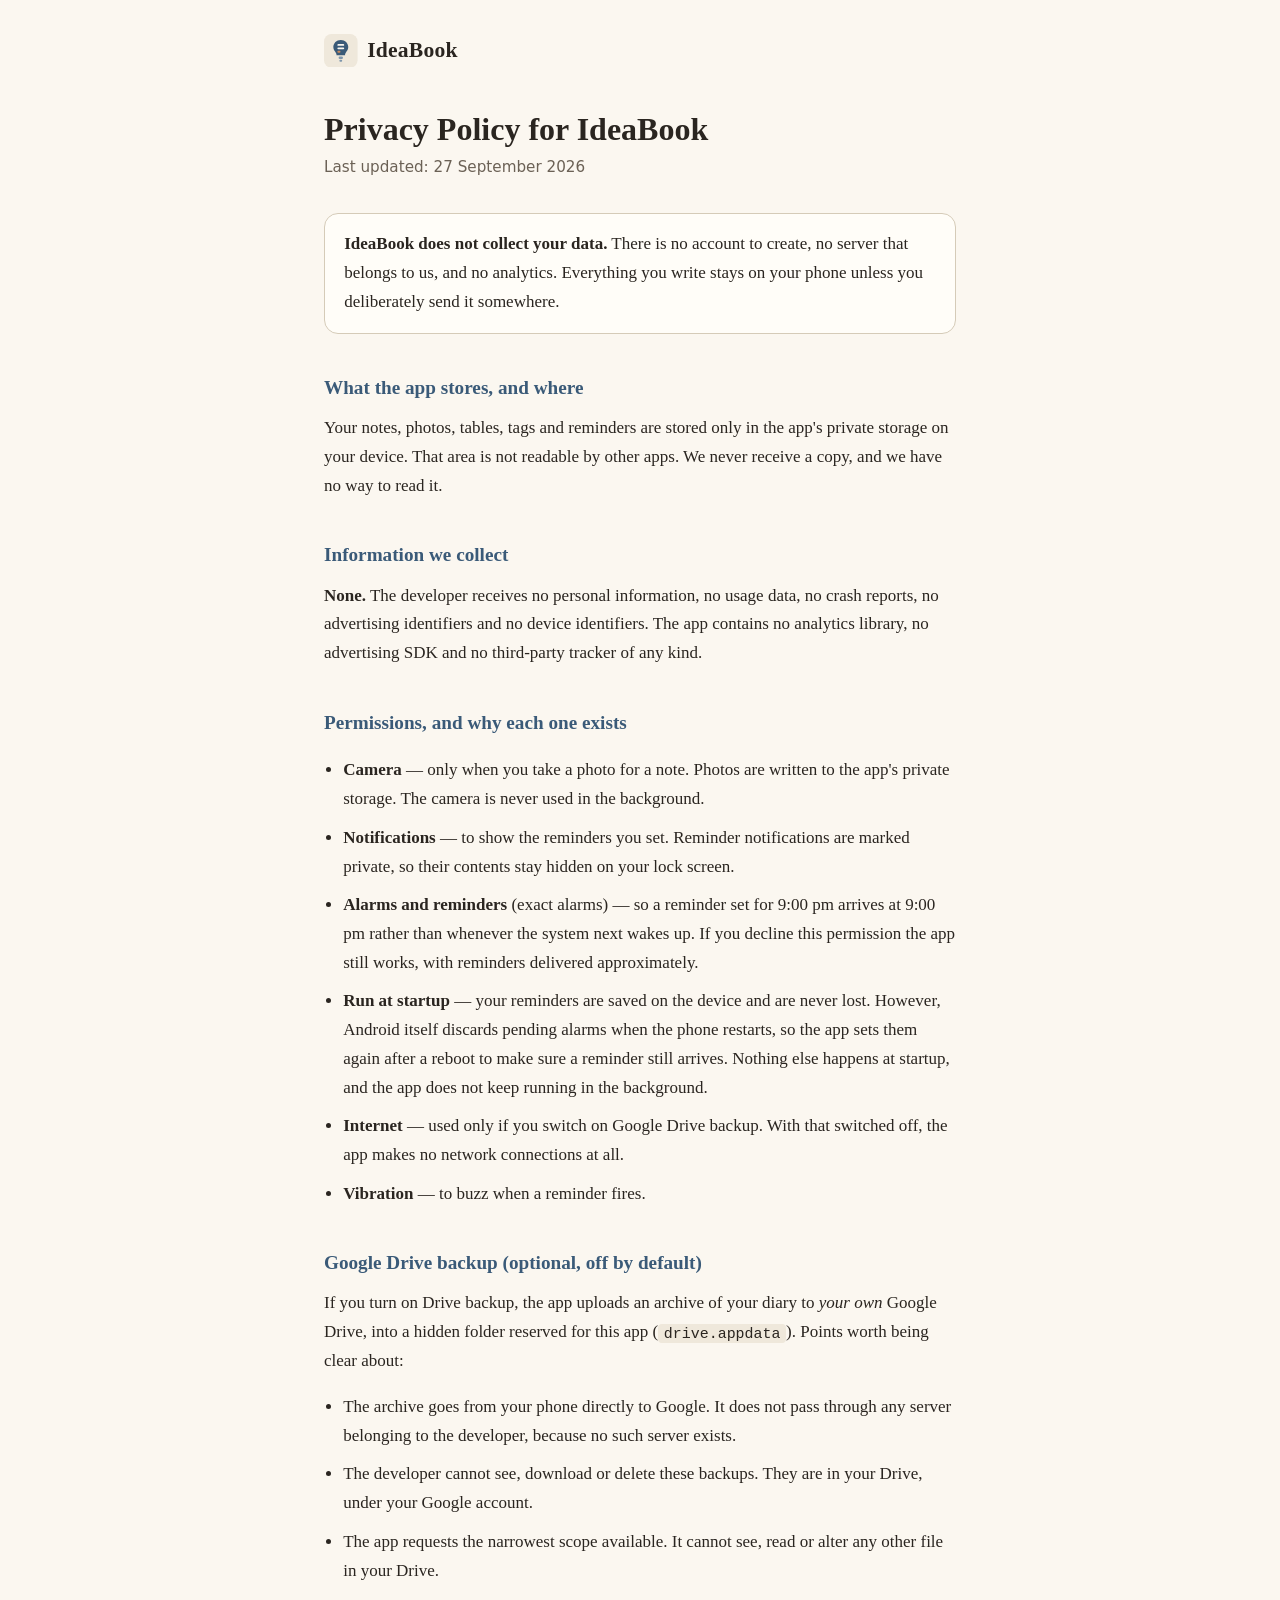
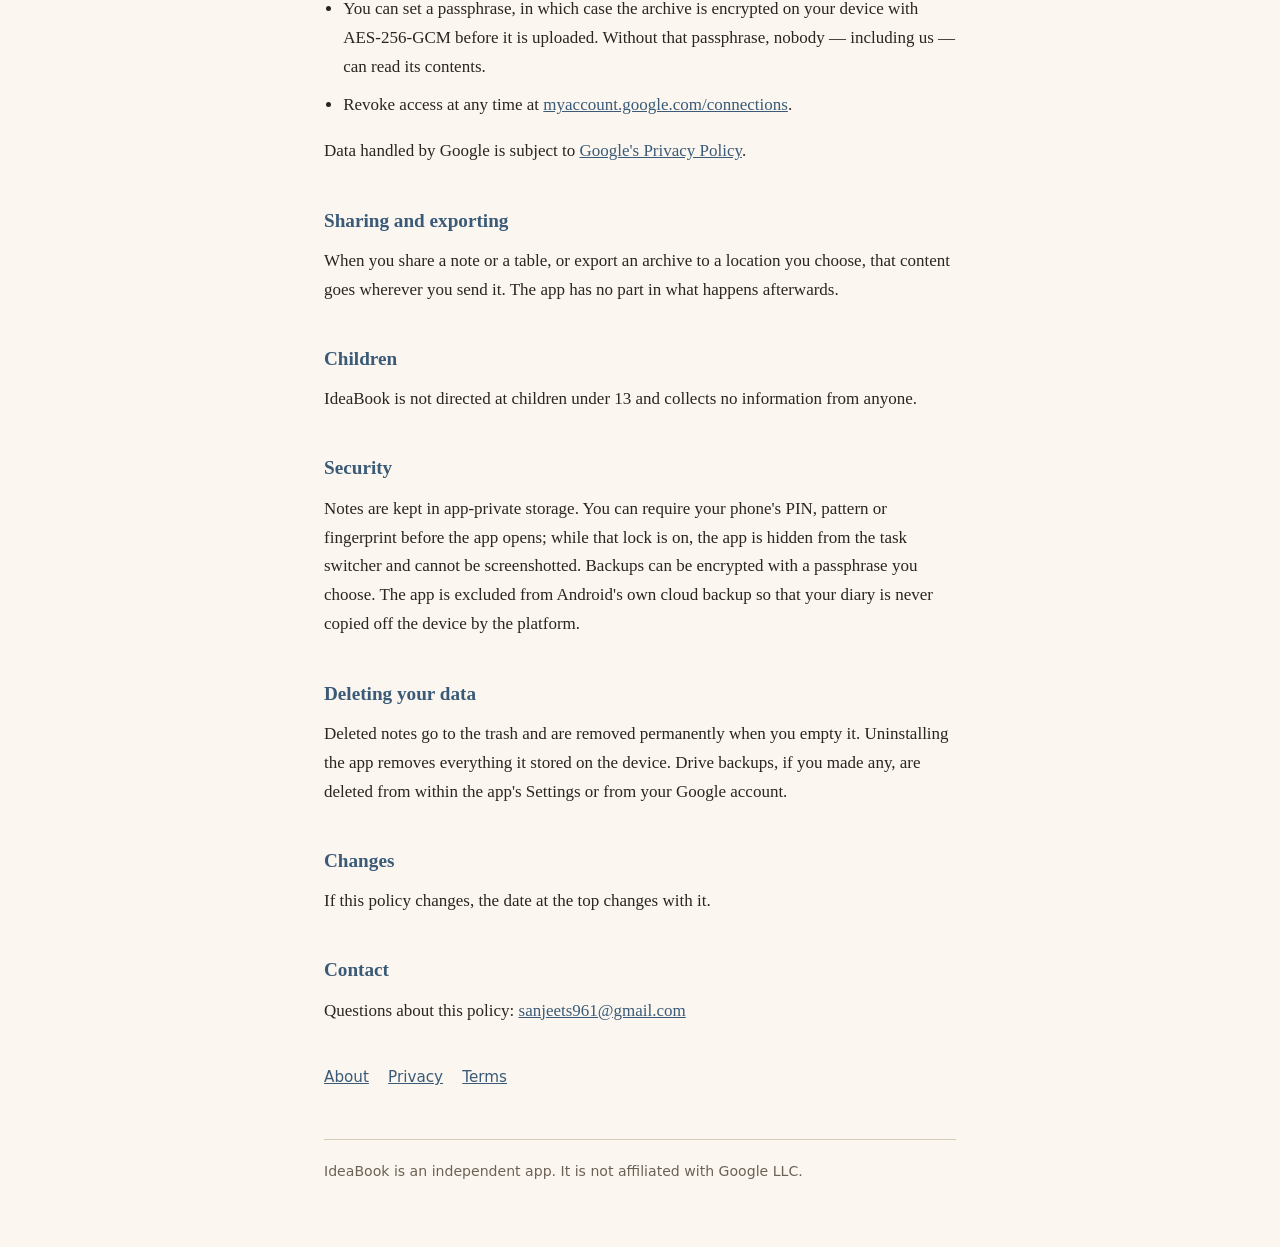
==== privacy/index.html @ cc1ff2da "IdeaBook site" ====
<!DOCTYPE html>
<html lang="en">
<head>
<meta charset="utf-8">
<meta name="viewport" content="width=device-width, initial-scale=1">
<title>IdeaBook — Privacy Policy</title>
<meta name="description" content="IdeaBook collects no data. No account, no server, no analytics. Everything stays on your phone.">
<link rel="stylesheet" href="../style.css">
</head>
<body>
<main>
  <div class="brand">
    <a href="../">
      <svg viewBox="0 0 108 108" width="34" height="34" xmlns="http://www.w3.org/2000/svg" aria-hidden="true">
  <rect width="108" height="108" rx="24" fill="#efe8db"/>
  <path d="M54 19C40.2 19 30 29.4 30 42c0 8 4.5 13 7.5 17.5C39.8 63 40.3 65 40.3 68h27.4c0-3 .5-5 2.8-8.5C73.5 55 78 50 78 42 78 29.4 67.8 19 54 19Z" fill="#3a5a78"/>
  <rect x="43" y="32" width="22" height="6" rx="3" fill="#fbf7f0"/>
  <rect x="43" y="43" width="22" height="6" rx="3" fill="#fbf7f0"/>
  <rect x="43" y="54" width="10" height="6" rx="3" fill="#c98a5e"/>
  <rect x="47" y="72" width="14" height="8" rx="4" fill="#7e96ac"/>
  <rect x="49.5" y="83" width="9" height="6" rx="3" fill="#7e96ac"/>
</svg>
      <b>IdeaBook</b>
    </a>
  </div>

  <h1>Privacy Policy for IdeaBook</h1>
    <p class="sub">Last updated: 27 September 2026</p>
  
    <p class="lede"><strong>IdeaBook does not collect your data.</strong> There is no account to
    create, no server that belongs to us, and no analytics. Everything you write stays on your
    phone unless you deliberately send it somewhere.</p>
  
    <h2>What the app stores, and where</h2>
    <p>Your notes, photos, tables, tags and reminders are stored only in the app's private storage
    on your device. That area is not readable by other apps. We never receive a copy, and we have
    no way to read it.</p>
  
    <h2>Information we collect</h2>
    <p><strong>None.</strong> The developer receives no personal information, no usage data, no
    crash reports, no advertising identifiers and no device identifiers. The app contains no
    analytics library, no advertising SDK and no third-party tracker of any kind.</p>
  
    <h2>Permissions, and why each one exists</h2>
    <ul>
      <li><strong>Camera</strong> — only when you take a photo for a note. Photos are written to
        the app's private storage. The camera is never used in the background.</li>
      <li><strong>Notifications</strong> — to show the reminders you set. Reminder notifications
        are marked private, so their contents stay hidden on your lock screen.</li>
      <li><strong>Alarms and reminders</strong> (exact alarms) — so a reminder set for 9:00 pm
        arrives at 9:00 pm rather than whenever the system next wakes up. If you decline this
        permission the app still works, with reminders delivered approximately.</li>
      <li><strong>Run at startup</strong> — your reminders are saved on the device and are never
        lost. However, Android itself discards pending alarms when the phone restarts, so the app
        sets them again after a reboot to make sure a reminder still arrives. Nothing else happens
        at startup, and the app does not keep running in the background.</li>
      <li><strong>Internet</strong> — used only if you switch on Google Drive backup. With that
        switched off, the app makes no network connections at all.</li>
      <li><strong>Vibration</strong> — to buzz when a reminder fires.</li>
    </ul>
  
    <h2>Google Drive backup (optional, off by default)</h2>
    <p>If you turn on Drive backup, the app uploads an archive of your diary to
    <em>your own</em> Google Drive, into a hidden folder reserved for this app
    (<code>drive.appdata</code>). Points worth being clear about:</p>
    <ul>
      <li>The archive goes from your phone directly to Google. It does not pass through any server
        belonging to the developer, because no such server exists.</li>
      <li>The developer cannot see, download or delete these backups. They are in your Drive,
        under your Google account.</li>
      <li>The app requests the narrowest scope available. It cannot see, read or alter any other
        file in your Drive.</li>
      <li>You can set a passphrase, in which case the archive is encrypted on your device with
        AES-256-GCM before it is uploaded. Without that passphrase, nobody — including us — can
        read its contents.</li>
      <li>Revoke access at any time at
        <a href="https://myaccount.google.com/connections">myaccount.google.com/connections</a>.</li>
    </ul>
    <p>Data handled by Google is subject to
    <a href="https://policies.google.com/privacy">Google's Privacy Policy</a>.</p>
  
    <h2>Sharing and exporting</h2>
    <p>When you share a note or a table, or export an archive to a location you choose, that
    content goes wherever you send it. The app has no part in what happens afterwards.</p>
  
    <h2>Children</h2>
    <p>IdeaBook is not directed at children under 13 and collects no information from anyone.</p>
  
    <h2>Security</h2>
    <p>Notes are kept in app-private storage. You can require your phone's PIN, pattern or
    fingerprint before the app opens; while that lock is on, the app is hidden from the task
    switcher and cannot be screenshotted. Backups can be encrypted with a passphrase you choose.
    The app is excluded from Android's own cloud backup so that your diary is never copied off the
    device by the platform.</p>
  
    <h2>Deleting your data</h2>
    <p>Deleted notes go to the trash and are removed permanently when you empty it. Uninstalling
    the app removes everything it stored on the device. Drive backups, if you made any, are
    deleted from within the app's Settings or from your Google account.</p>
  
    <h2>Changes</h2>
    <p>If this policy changes, the date at the top changes with it.</p>
  
    <h2>Contact</h2>
    <p>Questions about this policy: <a href="mailto:sanjeets961@gmail.com">sanjeets961@gmail.com</a></p>

  <nav class="pages">
    <a href="../">About</a>
    <a href="../privacy/" aria-current="page">Privacy</a>
    <a href="../terms/">Terms</a>
  </nav>
  <footer>
    IdeaBook is an independent app. It is not affiliated with Google LLC.
  </footer>
</main>
</body>
</html>
---- style.css ----
/*
  The app's Paper palette, on the web.

  The site and the app should look like the same thing made by the same person — someone who
  lands here from the Play listing has already seen the icon. Ink on warm paper, one accent in
  clay, and nothing else.
*/
:root {
  --paper: #fbf7f0;
  --surface: #fffdf8;
  --variant: #efe8db;
  --rule: #d5cbb8;
  --ink: #3a5a78;
  --clay: #a85c3b;
  --text: #2a2520;
  --muted: #6b6155;
}
@media (prefers-color-scheme: dark) {
  :root {
    --paper: #15130f;
    --surface: #1c1a15;
    --variant: #2c2921;
    --rule: #524c40;
    --ink: #a6c4e0;
    --clay: #e6a182;
    --text: #ece6dc;
    --muted: #a69d90;
  }
}

* { box-sizing: border-box; }

body {
  margin: 0;
  background: var(--paper);
  color: var(--text);
  font: 17px/1.7 ui-serif, Georgia, "Times New Roman", serif;
  -webkit-text-size-adjust: 100%;
}

main { max-width: 42rem; margin: 0 auto; padding: 2rem 1.25rem 4rem; }

/* The wordmark, as close to the app's lockup as a web page can honestly get. */
.brand { display: flex; align-items: center; gap: .6rem; margin-bottom: 2.5rem; }
.brand svg { width: 2.1rem; height: 2.1rem; flex: none; }
.brand b { font-size: 1.35rem; letter-spacing: .01em; }
.brand a { color: inherit; text-decoration: none; display: flex; align-items: center; gap: .6rem; }

h1 { font-size: 2rem; line-height: 1.25; margin: 0 0 .4rem; }
h2 { font-size: 1.2rem; margin: 2.4rem 0 .6rem; color: var(--ink); }
h3 { font-size: 1rem; margin: 1.6rem 0 .3rem; }
p, li { margin: .6rem 0; }
ul { padding-left: 1.2rem; }

.sub { color: var(--muted); margin: 0 0 2rem; font-size: .95rem; }

.lede {
  background: var(--surface);
  border: 1px solid var(--rule);
  border-radius: 14px;
  padding: 1rem 1.2rem;
  margin: 1.5rem 0 2rem;
}

a { color: var(--ink); }
a:hover { color: var(--clay); }

nav.pages { margin: 2.5rem 0 0; display: flex; gap: 1.2rem; flex-wrap: wrap; font-size: .95rem; }

footer {
  margin-top: 3rem; padding-top: 1.2rem;
  border-top: 1px solid var(--rule);
  color: var(--muted); font-size: .88rem;
}

code {
  background: var(--variant); padding: .1rem .35rem; border-radius: 4px;
  font-family: ui-monospace, SFMono-Regular, Menlo, monospace; font-size: .88em;
}

/* Sans for the parts that are the app's voice rather than its writing, same rule as in-app. */
.sub, nav.pages, footer, .feature b { font-family: system-ui, -apple-system, "Segoe UI", Roboto, sans-serif; }

.features { display: grid; gap: 1rem; margin: 1.5rem 0; }
.feature { background: var(--surface); border: 1px solid var(--rule); border-radius: 14px; padding: .9rem 1.1rem; }
.feature b { display: block; margin-bottom: .2rem; }
.feature span { color: var(--muted); font-size: .95rem; }
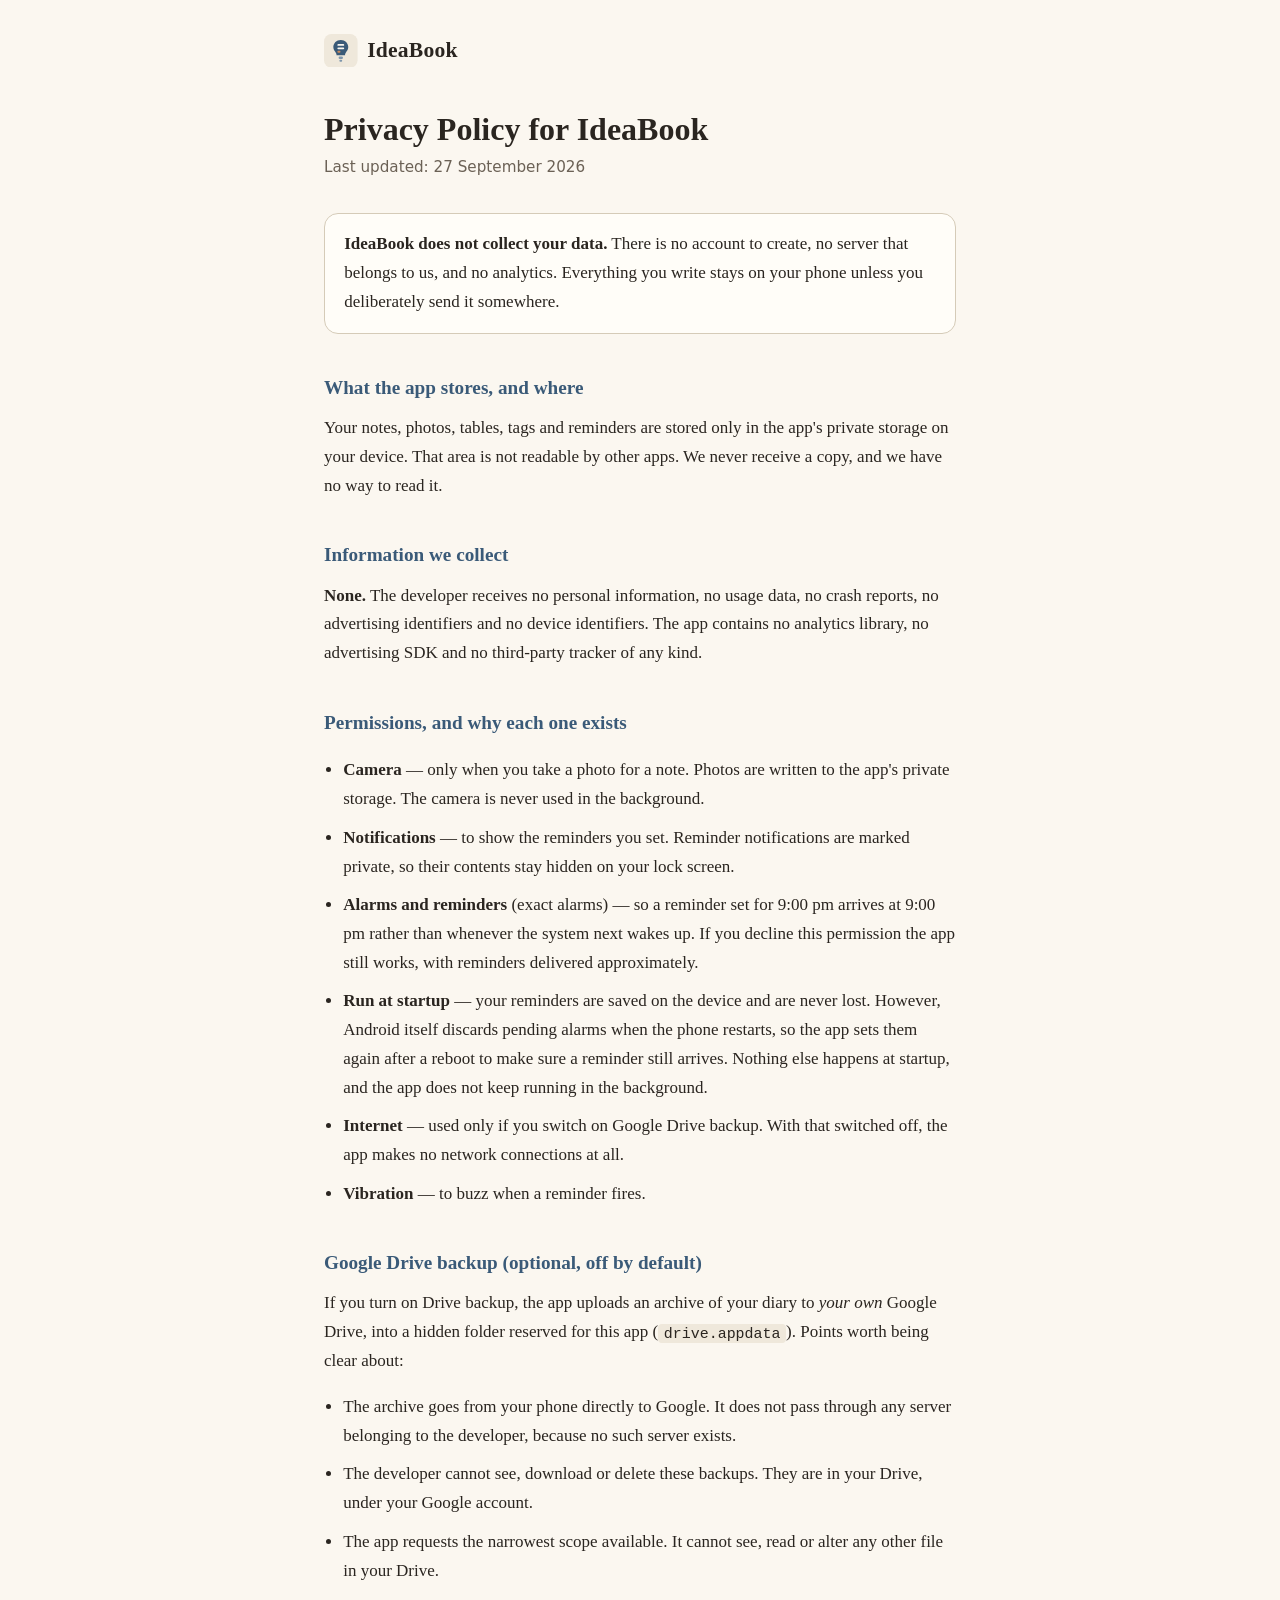
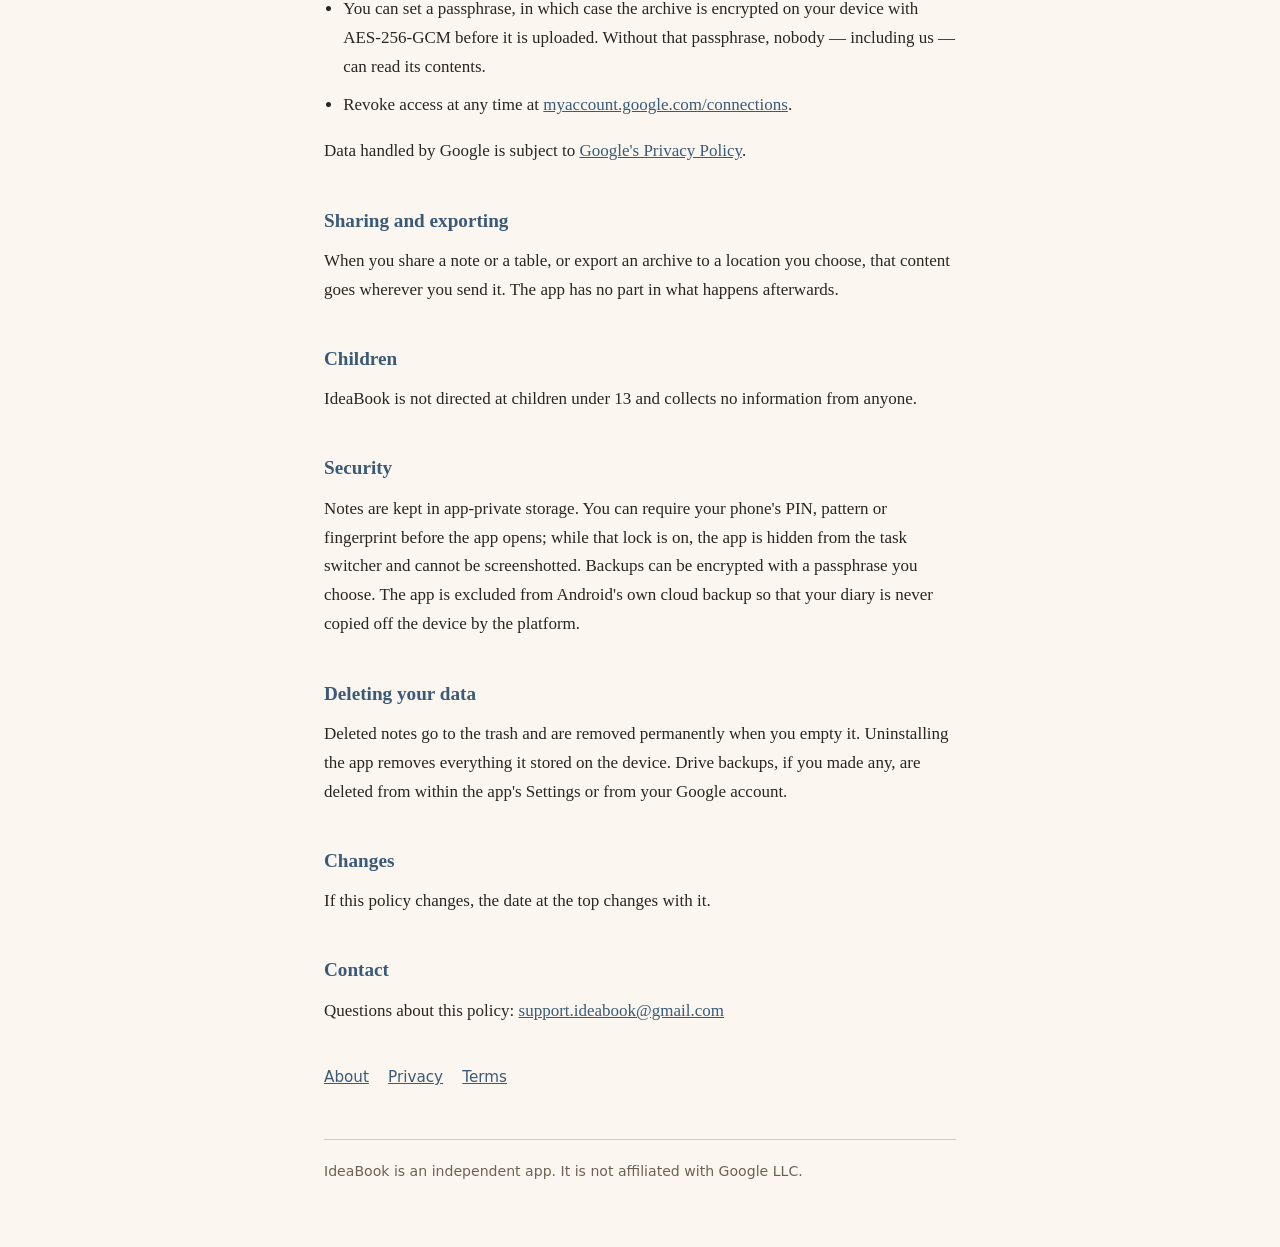
==== commit 9af3a7ca: "Use the dedicated support address" ====
--- a/privacy/index.html
+++ b/privacy/index.html
@@ -102,7 +102,7 @@
     <p>If this policy changes, the date at the top changes with it.</p>
   
     <h2>Contact</h2>
-    <p>Questions about this policy: <a href="mailto:sanjeets961@gmail.com">sanjeets961@gmail.com</a></p>
+    <p>Questions about this policy: <a href="mailto:support.ideabook@gmail.com">support.ideabook@gmail.com</a></p>
 
   <nav class="pages">
     <a href="../">About</a>
